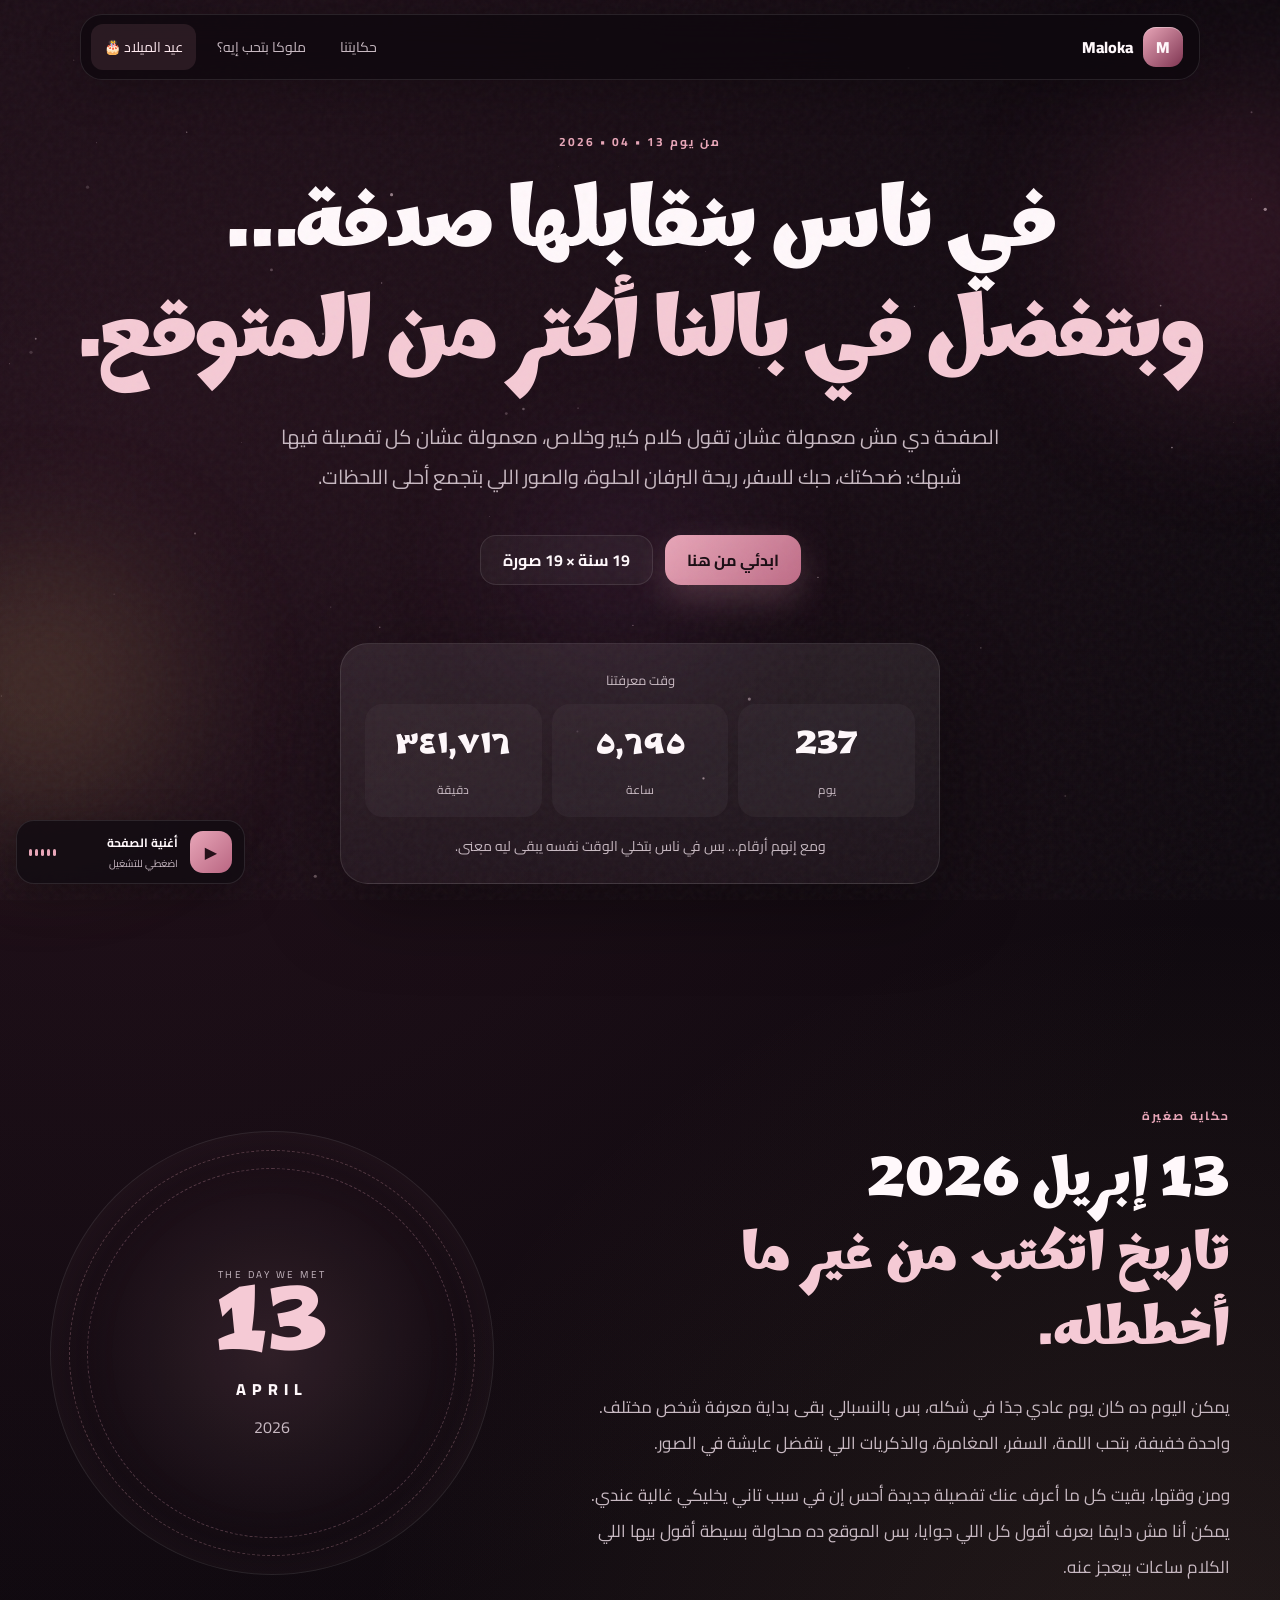
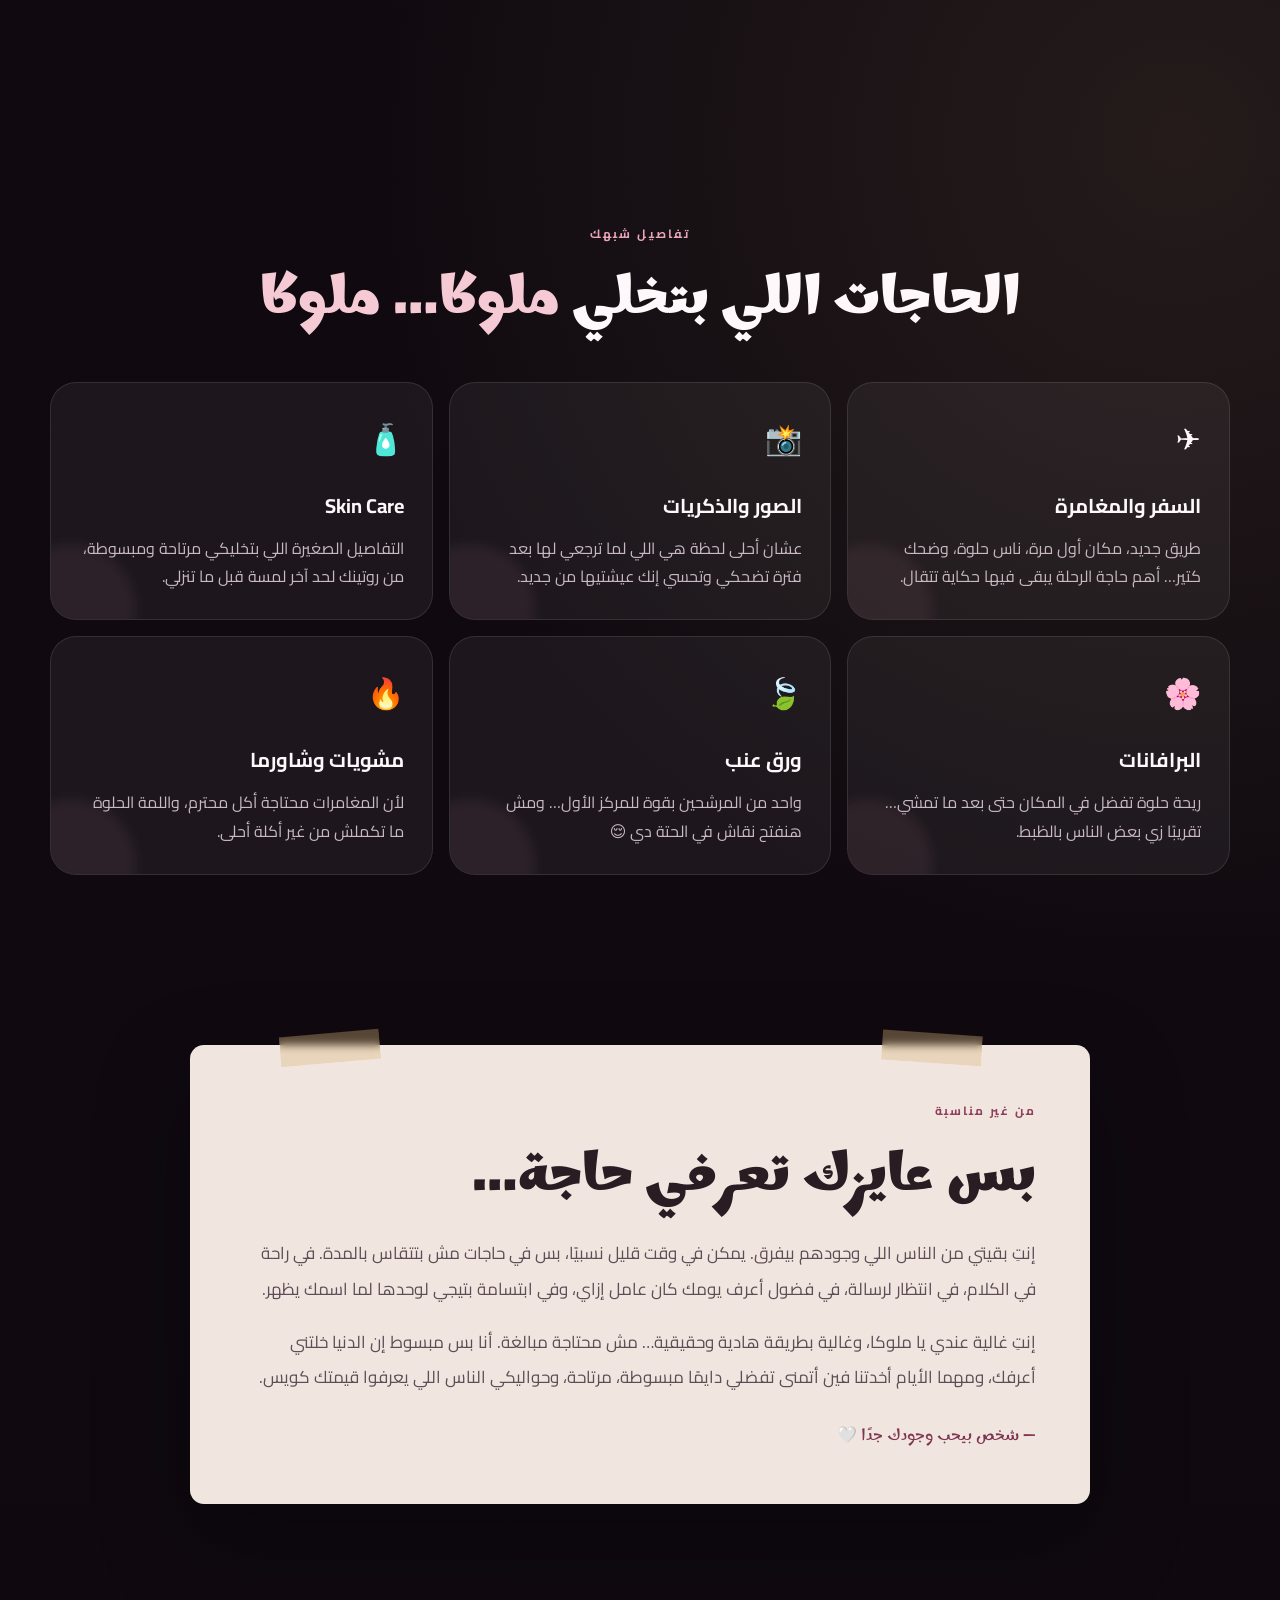
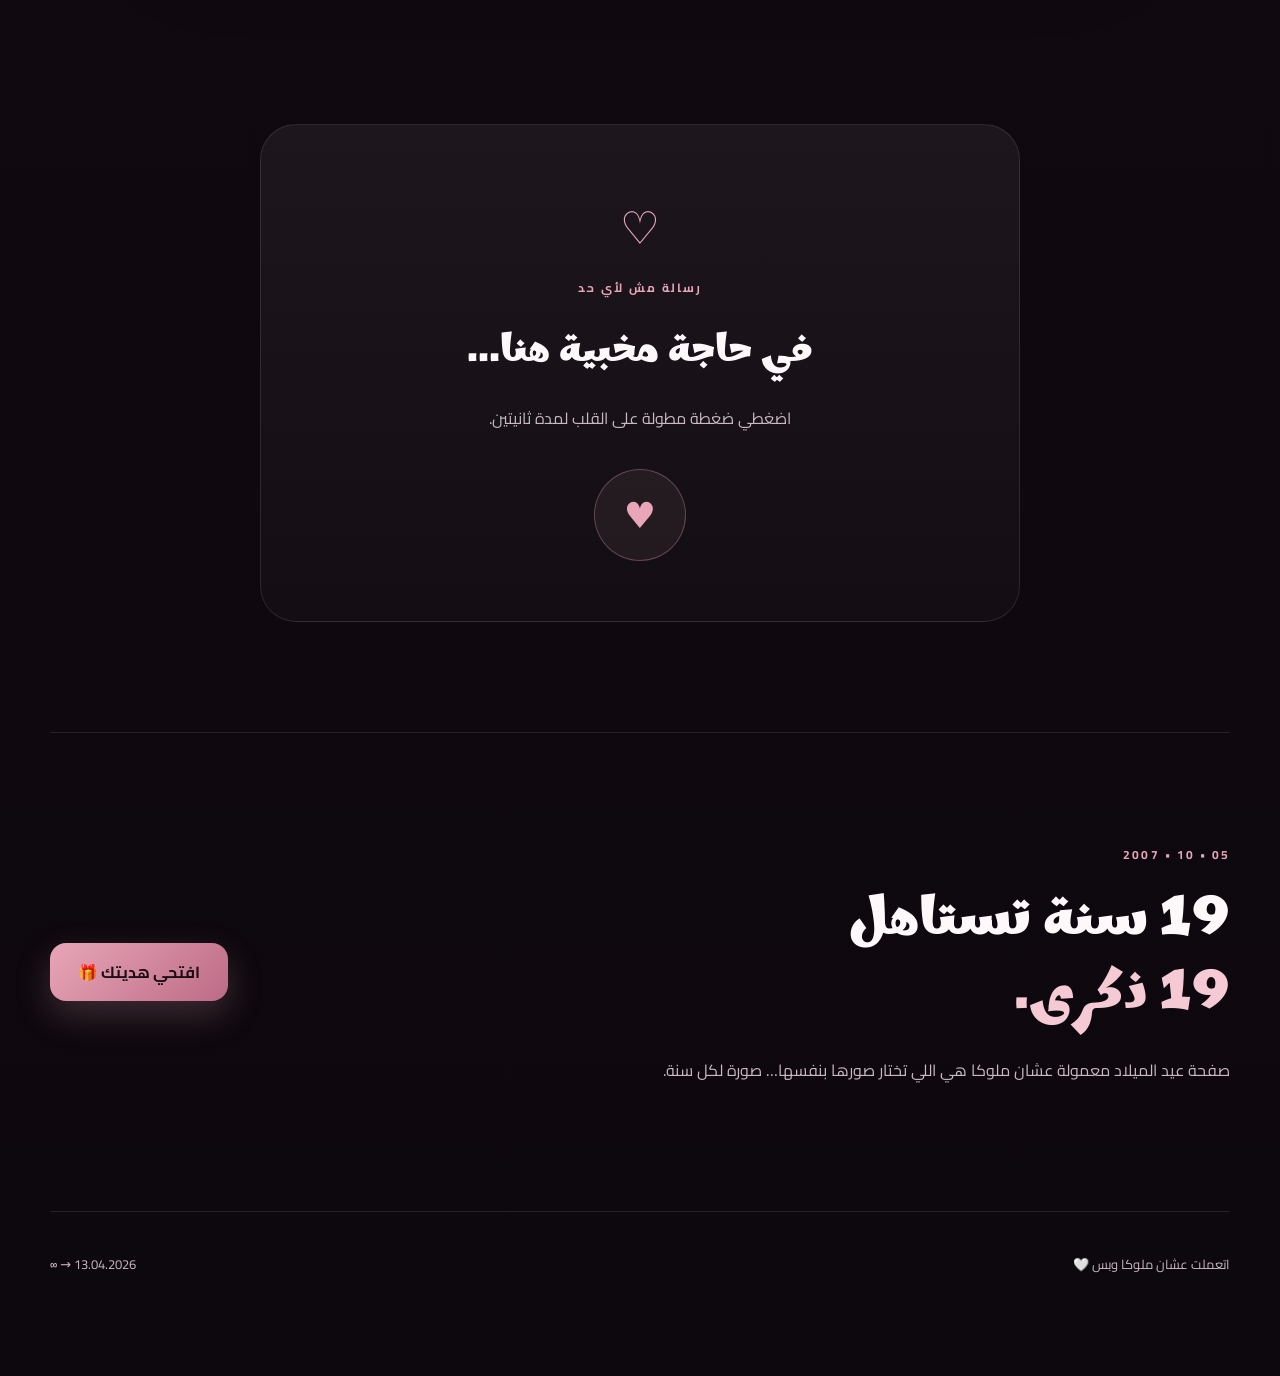
==== index.html @ 487e4d4f "Add files via upload" ====
<!doctype html>
<html lang="ar" dir="rtl">
<head>
  <meta charset="utf-8" />
  <meta name="viewport" content="width=device-width, initial-scale=1, viewport-fit=cover" />
  <meta name="theme-color" content="#120b12" />
  <title>Maloka — حاجة صغيرة ليكي 🤍</title>
  <link rel="preconnect" href="https://fonts.googleapis.com">
  <link rel="preconnect" href="https://fonts.gstatic.com" crossorigin>
  <link href="https://fonts.googleapis.com/css2?family=Cairo:wght@400;500;600;700;800&family=Marhey:wght@400;600&display=swap" rel="stylesheet">
  <link rel="stylesheet" href="styles.css" />
</head>
<body class="page-home">
  <div class="grain"></div>
  <div class="orb orb-1"></div><div class="orb orb-2"></div><div class="orb orb-3"></div>
  <canvas id="sparkles" aria-hidden="true"></canvas>

  <header class="nav">
    <a class="brand" href="index.html">
      <span class="brand-mark">M</span>
      <span>Maloka</span>
    </a>
    <nav>
      <a href="#story">حكايتنا</a>
      <a href="#her">ملوكا بتحب إيه؟</a>
      <a href="birthday.html" class="nav-cta">عيد الميلاد 🎂</a>
    </nav>
  </header>

  <main>
    <section class="hero section">
      <div class="eyebrow reveal">من يوم 13 • 04 • 2026</div>
      <h1 class="reveal delay-1">في ناس بنقابلها صدفة…<br><span>وبتفضل في بالنا أكتر من المتوقع.</span></h1>
      <p class="lead reveal delay-2">
        الصفحة دي مش معمولة عشان تقول كلام كبير وخلاص، معمولة عشان كل تفصيلة فيها شبهك:
        ضحكتك، حبك للسفر، ريحة البرفان الحلوة، والصور اللي بتجمع أحلى اللحظات.
      </p>
      <div class="hero-actions reveal delay-3">
        <a href="#story" class="btn primary">ابدئي من هنا</a>
        <a href="birthday.html" class="btn ghost">19 سنة × 19 صورة</a>
      </div>

      <div class="hero-card reveal delay-4">
        <div class="mini-label">وقت معرفتنا</div>
        <div class="counter-grid">
          <div><strong id="daysKnown">—</strong><span>يوم</span></div>
          <div><strong id="hoursKnown">—</strong><span>ساعة</span></div>
          <div><strong id="minutesKnown">—</strong><span>دقيقة</span></div>
        </div>
        <p>ومع إنهم أرقام… بس في ناس بتخلي الوقت نفسه يبقى ليه معنى.</p>
      </div>
    </section>

    <section id="story" class="section split">
      <div class="section-copy reveal">
        <div class="eyebrow">حكاية صغيرة</div>
        <h2>13 إبريل 2026<br><span>تاريخ اتكتب من غير ما أخططله.</span></h2>
        <p>
          يمكن اليوم ده كان يوم عادي جدًا في شكله، بس بالنسبالي بقى بداية معرفة شخص مختلف.
          واحدة خفيفة، بتحب اللمة، السفر، المغامرة، والذكريات اللي بتفضل عايشة في الصور.
        </p>
        <p>
          ومن وقتها، بقيت كل ما أعرف عنك تفصيلة جديدة أحس إن في سبب تاني يخليكي غالية عندي.
          يمكن أنا مش دايمًا بعرف أقول كل اللي جوايا، بس الموقع ده محاولة بسيطة أقول بيها اللي الكلام ساعات بيعجز عنه.
        </p>
      </div>
      <div class="date-art reveal">
        <span class="small">THE DAY WE MET</span>
        <strong>13</strong>
        <span class="month">APRIL</span>
        <span class="year">2026</span>
      </div>
    </section>

    <section id="her" class="section">
      <div class="section-head reveal">
        <div class="eyebrow">تفاصيل شبهك</div>
        <h2>الحاجات اللي بتخلي <span>ملوكا… ملوكا</span></h2>
      </div>

      <div class="cards-grid">
        <article class="love-card reveal">
          <div class="icon">✈️</div>
          <h3>السفر والمغامرة</h3>
          <p>طريق جديد، مكان أول مرة، ناس حلوة، وضحك كتير… أهم حاجة الرحلة يبقى فيها حكاية تتقال.</p>
        </article>
        <article class="love-card reveal">
          <div class="icon">📸</div>
          <h3>الصور والذكريات</h3>
          <p>عشان أحلى لحظة هي اللي لما ترجعي لها بعد فترة تضحكي وتحسي إنك عيشتيها من جديد.</p>
        </article>
        <article class="love-card reveal">
          <div class="icon">🧴</div>
          <h3>Skin Care</h3>
          <p>التفاصيل الصغيرة اللي بتخليكي مرتاحة ومبسوطة، من روتينك لحد آخر لمسة قبل ما تنزلي.</p>
        </article>
        <article class="love-card reveal">
          <div class="icon">🌸</div>
          <h3>البرافانات</h3>
          <p>ريحة حلوة تفضل في المكان حتى بعد ما تمشي… تقريبًا زي بعض الناس بالظبط.</p>
        </article>
        <article class="love-card reveal">
          <div class="icon">🍃</div>
          <h3>ورق عنب</h3>
          <p>واحد من المرشحين بقوة للمركز الأول… ومش هنفتح نقاش في الحتة دي 😌</p>
        </article>
        <article class="love-card reveal">
          <div class="icon">🔥</div>
          <h3>مشويات وشاورما</h3>
          <p>لأن المغامرات محتاجة أكل محترم، واللمة الحلوة ما تكملش من غير أكلة أحلى.</p>
        </article>
      </div>
    </section>

    <section class="section letter-section">
      <div class="letter-shell reveal">
        <span class="tape tape-a"></span><span class="tape tape-b"></span>
        <div class="eyebrow">من غير مناسبة</div>
        <h2>بس عايزك تعرفي حاجة…</h2>
        <p>
          إنتِ بقيتي من الناس اللي وجودهم بيفرق. يمكن في وقت قليل نسبيًا، بس في حاجات مش بتتقاس بالمدة.
          في راحة في الكلام، في انتظار لرسالة، في فضول أعرف يومك كان عامل إزاي، وفي ابتسامة بتيجي لوحدها لما اسمك يظهر.
        </p>
        <p>
          إنتِ غالية عندي يا ملوكا، وغالية بطريقة هادية وحقيقية… مش محتاجة مبالغة.
          أنا بس مبسوط إن الدنيا خلتني أعرفك، ومهما الأيام أخدتنا فين أتمنى تفضلي دايمًا مبسوطة، مرتاحة،
          وحواليكي الناس اللي يعرفوا قيمتك كويس.
        </p>
        <div class="signature">— شخص بيحب وجودك جدًا 🤍</div>
      </div>
    </section>

    <section class="section secret-section">
      <div class="secret-card reveal" id="secretCard">
        <div class="lock-orbit"></div>
        <div class="secret-icon">♡</div>
        <div class="eyebrow">رسالة مش لأي حد</div>
        <h2>في حاجة مخبية هنا…</h2>
        <p class="hint">اضغطي ضغطة مطولة على القلب لمدة ثانيتين.</p>
        <button id="holdHeart" class="hold-heart" aria-label="اضغطي مطولًا لفتح الرسالة">
          <span>♥</span>
          <i></i>
        </button>
        <div id="secretMessage" class="secret-message" aria-hidden="true">
          <h3>يا ملوكا…</h3>
          <p>
            يمكن أنا كنت بحاول أخلي الموضوع بسيط ومش أقول كل اللي جوايا مرة واحدة،
            بس الحقيقة إنك بقيتي مميزة بالنسبالي أكتر من مجرد صاحبة.
          </p>
          <p>
            أنا معجب بيكي… بطريقتك، بروحك، بتفاصيلك، وبالحضور اللي عندك من غير ما تحاولي.
            ومع الوقت الإعجاب ده بقى إحساس أهدى وأعمق، وبقيت أحب وجودك وأفرح بكلامك وأهتم إنك تكوني كويسة.
          </p>
          <p>
            مش بكتب ده عشان أحطك تحت أي ضغط، ولا مستني منك رد معين.
            أنا بس حبيت تكوني عارفة الحقيقة زي ما هي: <strong>إنتِ غالية عندي جدًا، وأنا بحبك.</strong>
          </p>
          <span class="secret-end">13.04.2026 — ولسه الحكاية بتتكتب.</span>
        </div>
      </div>
    </section>

    <section class="section birthday-tease reveal">
      <div>
        <div class="eyebrow">05 • 10 • 2007</div>
        <h2>19 سنة تستاهل<br><span>19 ذكرى.</span></h2>
        <p>صفحة عيد الميلاد معمولة عشان ملوكا هي اللي تختار صورها بنفسها… صورة لكل سنة.</p>
      </div>
      <a href="birthday.html" class="btn primary big">افتحي هديتك 🎁</a>
    </section>
  </main>

  <div class="music-player" data-audio="main-song.mp3">
    <button class="music-btn" aria-label="تشغيل أو إيقاف الأغنية">▶</button>
    <div class="music-copy">
      <strong>أغنية الصفحة</strong>
      <span>اضغطي للتشغيل</span>
    </div>
    <div class="music-wave"><i></i><i></i><i></i><i></i><i></i></div>
  </div>

  <footer>
    <span>اتعملت عشان ملوكا وبس 🤍</span>
    <span>13.04.2026 → ∞</span>
  </footer>

  <script src="app.js"></script>
</body>
</html>
---- styles.css ----
:root{
  --bg:#0f090f; --bg2:#160d16; --card:rgba(255,255,255,.055);
  --line:rgba(255,255,255,.10); --text:#fff8fb; --muted:#c8b9c2;
  --rose:#e8a6b8; --rose2:#f5cad5; --gold:#d9b47a; --deep:#7f3552;
  --shadow:0 24px 80px rgba(0,0,0,.36);
}
*{box-sizing:border-box}
html{scroll-behavior:smooth}
body{margin:0;background:
radial-gradient(circle at 8% 10%,rgba(127,53,82,.20),transparent 28%),
radial-gradient(circle at 92% 38%,rgba(217,180,122,.10),transparent 27%),
linear-gradient(180deg,var(--bg),#100a10 55%,#0d080d);
color:var(--text);font-family:"Cairo",system-ui,sans-serif;overflow-x:hidden}
a{color:inherit;text-decoration:none}
button,input{font:inherit}
.section{width:min(1180px,calc(100% - 32px));margin:auto;padding:110px 0;position:relative}
.grain{position:fixed;inset:0;pointer-events:none;opacity:.06;z-index:20;background-image:url("data:image/svg+xml,%3Csvg viewBox='0 0 180 180' xmlns='http://www.w3.org/2000/svg'%3E%3Cfilter id='n'%3E%3CfeTurbulence type='fractalNoise' baseFrequency='.9' numOctaves='4' stitchTiles='stitch'/%3E%3C/filter%3E%3Crect width='100%25' height='100%25' filter='url(%23n)' opacity='.65'/%3E%3C/svg%3E")}
.orb{position:fixed;border-radius:50%;filter:blur(70px);opacity:.2;pointer-events:none;z-index:-1}
.orb-1{width:320px;height:320px;background:#9c3d63;top:10%;right:-120px}
.orb-2{width:280px;height:280px;background:#c69962;bottom:8%;left:-100px}
.orb-3{width:220px;height:220px;background:#5f315f;top:50%;left:40%}
#sparkles{position:fixed;inset:0;z-index:-1;pointer-events:none}
.nav{position:fixed;top:14px;right:50%;transform:translateX(50%);z-index:50;width:min(1120px,calc(100% - 24px));height:66px;display:flex;align-items:center;justify-content:space-between;padding:0 16px 0 10px;border:1px solid var(--line);background:rgba(13,8,13,.72);backdrop-filter:blur(18px);border-radius:22px;box-shadow:0 12px 45px rgba(0,0,0,.2)}
.brand{display:flex;align-items:center;gap:10px;font-weight:800}
.brand-mark{width:40px;height:40px;border-radius:13px;display:grid;place-items:center;background:linear-gradient(135deg,var(--rose),var(--deep));box-shadow:inset 0 1px rgba(255,255,255,.35)}
.nav nav{display:flex;gap:8px;align-items:center}
.nav nav a{padding:10px 13px;color:var(--muted);font-size:14px;border-radius:12px;transition:.25s}
.nav nav a:hover{color:white;background:rgba(255,255,255,.06)}
.nav .nav-cta{background:rgba(232,166,184,.11);color:#ffeaf0}
.hero{min-height:100svh;display:flex;flex-direction:column;justify-content:center;padding-top:130px;text-align:center;align-items:center}
.eyebrow{font-size:12px;letter-spacing:.17em;text-transform:uppercase;color:var(--rose);font-weight:700;margin-bottom:18px}
.hero h1,.birthday-hero h1{font-family:"Marhey","Cairo";font-size:clamp(42px,7vw,88px);line-height:1.25;margin:0;letter-spacing:-.04em}
.hero h1 span,.birthday-hero h1 span,h2 span{color:var(--rose2)}
.lead{max-width:760px;color:var(--muted);font-size:clamp(16px,2vw,20px);line-height:2;margin:26px auto}
.hero-actions{display:flex;gap:12px;flex-wrap:wrap;justify-content:center;margin-top:12px}
.btn{display:inline-flex;align-items:center;justify-content:center;min-height:50px;padding:0 22px;border-radius:16px;border:1px solid var(--line);font-weight:700;transition:.25s}
.btn:hover{transform:translateY(-3px)}
.btn.primary{background:linear-gradient(135deg,var(--rose),#bd6b86);color:#1a0d13;border:0;box-shadow:0 14px 35px rgba(232,166,184,.22)}
.btn.ghost{background:rgba(255,255,255,.04)}
.btn.big{min-height:58px;padding:0 28px}
.hero-card{margin-top:58px;width:min(600px,100%);background:linear-gradient(180deg,rgba(255,255,255,.08),rgba(255,255,255,.035));border:1px solid var(--line);border-radius:28px;padding:24px;box-shadow:var(--shadow)}
.mini-label{color:var(--muted);font-size:13px;margin-bottom:12px}
.counter-grid{display:grid;grid-template-columns:repeat(3,1fr);gap:10px}
.counter-grid div{padding:14px;border-radius:18px;background:rgba(255,255,255,.035)}
.counter-grid strong{display:block;font-size:32px;font-family:"Marhey"}
.counter-grid span{font-size:12px;color:var(--muted)}
.hero-card p{margin:16px 0 0;color:var(--muted);font-size:14px}
.split{display:grid;grid-template-columns:1.2fr .8fr;gap:70px;align-items:center}
.section-copy h2,.section-head h2,.letter-shell h2,.wish-card h2,.birthday-tease h2,.final-wish h2{font-family:"Marhey";font-size:clamp(32px,4.3vw,58px);line-height:1.35;margin:0 0 22px}
.section-copy p,.letter-shell p,.wish-card p{color:var(--muted);line-height:2.1;font-size:17px}
.date-art{aspect-ratio:1/1;border-radius:50%;border:1px solid var(--line);display:flex;flex-direction:column;align-items:center;justify-content:center;position:relative;background:radial-gradient(circle,rgba(232,166,184,.13),transparent 64%);box-shadow:inset 0 0 80px rgba(232,166,184,.06)}
.date-art:before,.date-art:after{content:"";position:absolute;border-radius:50%;border:1px dashed rgba(232,166,184,.28)}
.date-art:before{inset:18px}.date-art:after{inset:36px}
.date-art .small{font-size:10px;letter-spacing:.25em;color:var(--muted)}
.date-art strong{font-size:90px;line-height:1;font-family:"Marhey";color:var(--rose2)}
.date-art .month{letter-spacing:.38em;font-weight:800}.date-art .year{color:var(--muted);margin-top:8px}
.section-head{text-align:center;max-width:760px;margin:0 auto 44px}
.section-head p{color:var(--muted);line-height:1.9}
.cards-grid{display:grid;grid-template-columns:repeat(3,1fr);gap:16px}
.love-card{padding:28px;border:1px solid var(--line);border-radius:26px;background:var(--card);min-height:220px;transition:.3s;position:relative;overflow:hidden}
.love-card:after{content:"";position:absolute;width:130px;height:130px;border-radius:50%;background:rgba(232,166,184,.07);bottom:-55px;left:-45px;filter:blur(6px)}
.love-card:hover{transform:translateY(-6px);border-color:rgba(232,166,184,.25);background:rgba(255,255,255,.07)}
.love-card .icon{font-size:30px;margin-bottom:20px}.love-card h3{font-size:20px;margin:0 0 10px}.love-card p{color:var(--muted);line-height:1.8;margin:0}
.letter-section{padding-top:60px}
.letter-shell{max-width:900px;margin:auto;padding:54px;border-radius:14px;background:#f0e6df;color:#2d2027;box-shadow:0 35px 90px rgba(0,0,0,.35);transform:rotate(-.6deg);position:relative}
.letter-shell .eyebrow{color:#8f3f5b}.letter-shell p{color:#5e4d56}.letter-shell h2{color:#2a1c23}
.tape{position:absolute;width:100px;height:30px;background:rgba(217,180,122,.35);top:-12px;backdrop-filter:blur(4px)}
.tape-a{right:12%;transform:rotate(4deg)}.tape-b{left:10%;transform:rotate(-5deg)}
.signature{margin-top:26px;font-family:"Marhey";color:#7f3552}
.secret-section{display:grid;place-items:center}
.secret-card{width:min(760px,100%);text-align:center;padding:60px 28px;border-radius:36px;border:1px solid var(--line);background:linear-gradient(180deg,rgba(255,255,255,.06),rgba(255,255,255,.025));position:relative;overflow:hidden}
.secret-icon{font-size:45px;color:var(--rose);margin-bottom:6px}.secret-card h2{font-family:"Marhey";font-size:40px;margin:0 0 10px}.hint{color:var(--muted)}
.hold-heart{width:92px;height:92px;border-radius:50%;border:1px solid rgba(232,166,184,.32);background:rgba(232,166,184,.07);color:var(--rose);font-size:36px;margin-top:20px;position:relative;cursor:pointer;overflow:hidden}
.hold-heart span{position:relative;z-index:2}.hold-heart i{position:absolute;inset:auto 0 0;height:0;background:linear-gradient(var(--rose),#c86a88);transition:height 2s linear}
.hold-heart.holding i{height:100%}
.secret-message{max-height:0;overflow:hidden;opacity:0;transform:translateY(20px);transition:1s ease;margin:auto}
.secret-message.open{max-height:800px;opacity:1;transform:none;margin-top:35px}
.secret-message h3{font-family:"Marhey";font-size:30px}.secret-message p{line-height:2;color:var(--muted);text-align:right}
.secret-message strong{color:var(--rose2)}.secret-end{display:block;margin-top:20px;color:var(--rose);font-size:13px}
.birthday-tease{display:flex;align-items:center;justify-content:space-between;gap:30px;border-top:1px solid var(--line)}
.birthday-tease p{color:var(--muted);max-width:650px;line-height:1.9}
.music-player{position:fixed;bottom:16px;left:16px;z-index:60;display:flex;align-items:center;gap:12px;padding:10px 12px;border-radius:18px;border:1px solid var(--line);background:rgba(18,11,18,.82);backdrop-filter:blur(18px);box-shadow:0 12px 40px rgba(0,0,0,.3)}
.music-btn{width:42px;height:42px;border:0;border-radius:13px;background:linear-gradient(135deg,var(--rose),#b96682);color:#251019;cursor:pointer;font-weight:900}
.music-copy{display:flex;flex-direction:column;min-width:110px}.music-copy strong{font-size:12px}.music-copy span{font-size:10px;color:var(--muted)}
.music-wave{display:flex;align-items:center;gap:3px;height:28px}.music-wave i{display:block;width:3px;height:7px;background:var(--rose);border-radius:5px}
.music-player.playing .music-wave i{animation:wave .7s ease-in-out infinite alternate}
.music-player.playing .music-wave i:nth-child(2){animation-delay:.2s}.music-player.playing .music-wave i:nth-child(3){animation-delay:.35s}.music-player.playing .music-wave i:nth-child(4){animation-delay:.1s}.music-player.playing .music-wave i:nth-child(5){animation-delay:.28s}
@keyframes wave{to{height:26px}}
footer{width:min(1180px,calc(100% - 32px));margin:auto;padding:40px 0 100px;border-top:1px solid var(--line);display:flex;justify-content:space-between;color:var(--muted);font-size:13px}

/* Birthday page */
.birthday-hero{min-height:100svh;text-align:center;display:flex;flex-direction:column;align-items:center;justify-content:center;padding-top:130px}
.birthday-kicker{padding:8px 14px;border-radius:999px;background:rgba(232,166,184,.08);border:1px solid rgba(232,166,184,.18);color:var(--rose);font-size:12px;letter-spacing:.2em;margin-bottom:22px}
.age-ring{width:210px;height:210px;position:relative;margin:22px 0}
.age-ring svg{width:100%;height:100%;transform:rotate(-90deg)}
.ring-bg,.ring-fg{fill:none;stroke-width:5}.ring-bg{stroke:rgba(255,255,255,.07)}.ring-fg{stroke:var(--rose);stroke-dasharray:578;stroke-dashoffset:22;stroke-linecap:round;filter:drop-shadow(0 0 10px rgba(232,166,184,.35))}
.age-center{position:absolute;inset:0;display:grid;place-content:center}.age-center strong{font-family:"Marhey";font-size:60px;line-height:1}.age-center span{color:var(--muted)}
.countdown{display:grid;grid-template-columns:repeat(4,1fr);gap:10px;width:min(700px,100%)}
.countdown div{padding:16px;border:1px solid var(--line);background:rgba(255,255,255,.035);border-radius:18px}
.countdown strong{font-size:30px;display:block}.countdown span{font-size:11px;color:var(--muted)}
.wish-card-wrap{padding-top:50px}.wish-card{max-width:900px;margin:auto;text-align:center;padding:48px;border:1px solid var(--line);background:linear-gradient(180deg,rgba(232,166,184,.08),rgba(255,255,255,.02));border-radius:34px}
.wish-card .big-wish{font-family:"Marhey";font-size:24px;color:var(--rose2);margin-top:28px}
.upload-status{display:grid;grid-template-columns:auto 1fr auto;align-items:center;gap:18px;padding:16px 18px;border:1px solid var(--line);border-radius:20px;background:rgba(255,255,255,.03);margin-bottom:24px}
.upload-status strong{font-size:24px;color:var(--rose2)}.upload-status span{font-size:12px;color:var(--muted)}
.progress{height:7px;background:rgba(255,255,255,.06);border-radius:99px;overflow:hidden}.progress i{display:block;height:100%;width:0;background:linear-gradient(90deg,var(--deep),var(--rose));transition:.4s}
.text-btn{border:0;background:transparent;color:var(--rose);cursor:pointer;font-size:12px}
.photo-grid{display:grid;grid-template-columns:repeat(3,1fr);gap:16px}
.photo-slot{aspect-ratio:4/5;border:1px dashed rgba(232,166,184,.28);border-radius:26px;overflow:hidden;position:relative;background:rgba(255,255,255,.025);transition:.3s}
.photo-slot:hover{transform:translateY(-4px);border-color:rgba(232,166,184,.55)}
.photo-slot img{width:100%;height:100%;object-fit:cover;display:block}
.photo-slot .empty{position:absolute;inset:0;display:grid;place-content:center;text-align:center;padding:20px;cursor:pointer}
.photo-slot .num{font-family:"Marhey";font-size:56px;color:rgba(232,166,184,.25);line-height:1}
.photo-slot .empty strong{font-size:13px}.photo-slot .empty small{color:var(--muted);margin-top:4px}
.photo-slot input{display:none}
.photo-slot .photo-actions{position:absolute;bottom:10px;right:10px;left:10px;display:flex;justify-content:space-between;gap:8px;opacity:0;transition:.2s}
.photo-slot.has-photo .photo-actions{opacity:1}
.photo-slot .photo-actions button,.photo-slot .photo-actions label{flex:1;min-height:38px;border:1px solid rgba(255,255,255,.18);background:rgba(11,8,11,.75);color:white;border-radius:12px;display:grid;place-items:center;font-size:11px;cursor:pointer;backdrop-filter:blur(8px)}
.photo-slot .year-badge{position:absolute;top:12px;right:12px;padding:6px 9px;border-radius:99px;background:rgba(10,7,10,.7);backdrop-filter:blur(8px);font-size:10px}
.reasons-grid{display:grid;grid-template-columns:repeat(3,1fr);gap:12px}
.reasons-grid span{padding:18px;border:1px solid var(--line);border-radius:18px;background:rgba(255,255,255,.025);color:#e9dde4}
.reasons-grid .last-reason{grid-column:1/-1;text-align:center;color:var(--rose2);font-family:"Marhey";font-size:20px}
.final-wish{text-align:center;border-top:1px solid var(--line)}.confetti-line{color:var(--rose);letter-spacing:.5em;margin-bottom:18px}

/* Reveals */
.reveal{opacity:0;transform:translateY(24px);transition:opacity .8s ease,transform .8s ease}.reveal.visible{opacity:1;transform:none}
.delay-1{transition-delay:.1s}.delay-2{transition-delay:.2s}.delay-3{transition-delay:.3s}.delay-4{transition-delay:.4s}

@media (max-width:850px){
  .section{padding:80px 0}
  .nav nav a:not(.nav-cta):not(:last-child){display:none}
  .split{grid-template-columns:1fr;gap:35px}
  .date-art{width:min(420px,90%);margin:auto}
  .cards-grid,.photo-grid,.reasons-grid{grid-template-columns:repeat(2,1fr)}
  .birthday-tease{flex-direction:column;align-items:flex-start}
  .letter-shell{padding:40px 24px}
}
@media (max-width:560px){
  .nav{height:60px}.brand-mark{width:36px;height:36px}.nav nav a{font-size:12px;padding:9px}
  .hero h1,.birthday-hero h1{font-size:40px}
  .lead{font-size:15px}
  .counter-grid strong{font-size:24px}
  .cards-grid{grid-template-columns:1fr}
  .photo-grid{grid-template-columns:repeat(2,1fr);gap:10px}
  .photo-slot{border-radius:19px}
  .reasons-grid{grid-template-columns:1fr}
  .countdown{grid-template-columns:repeat(2,1fr)}
  .upload-status{grid-template-columns:1fr auto}.upload-status .progress{grid-column:1/-1;grid-row:2}
  .music-player{right:12px;left:12px;bottom:10px}.music-copy{flex:1}
  footer{padding-bottom:115px;gap:15px;flex-direction:column}
}
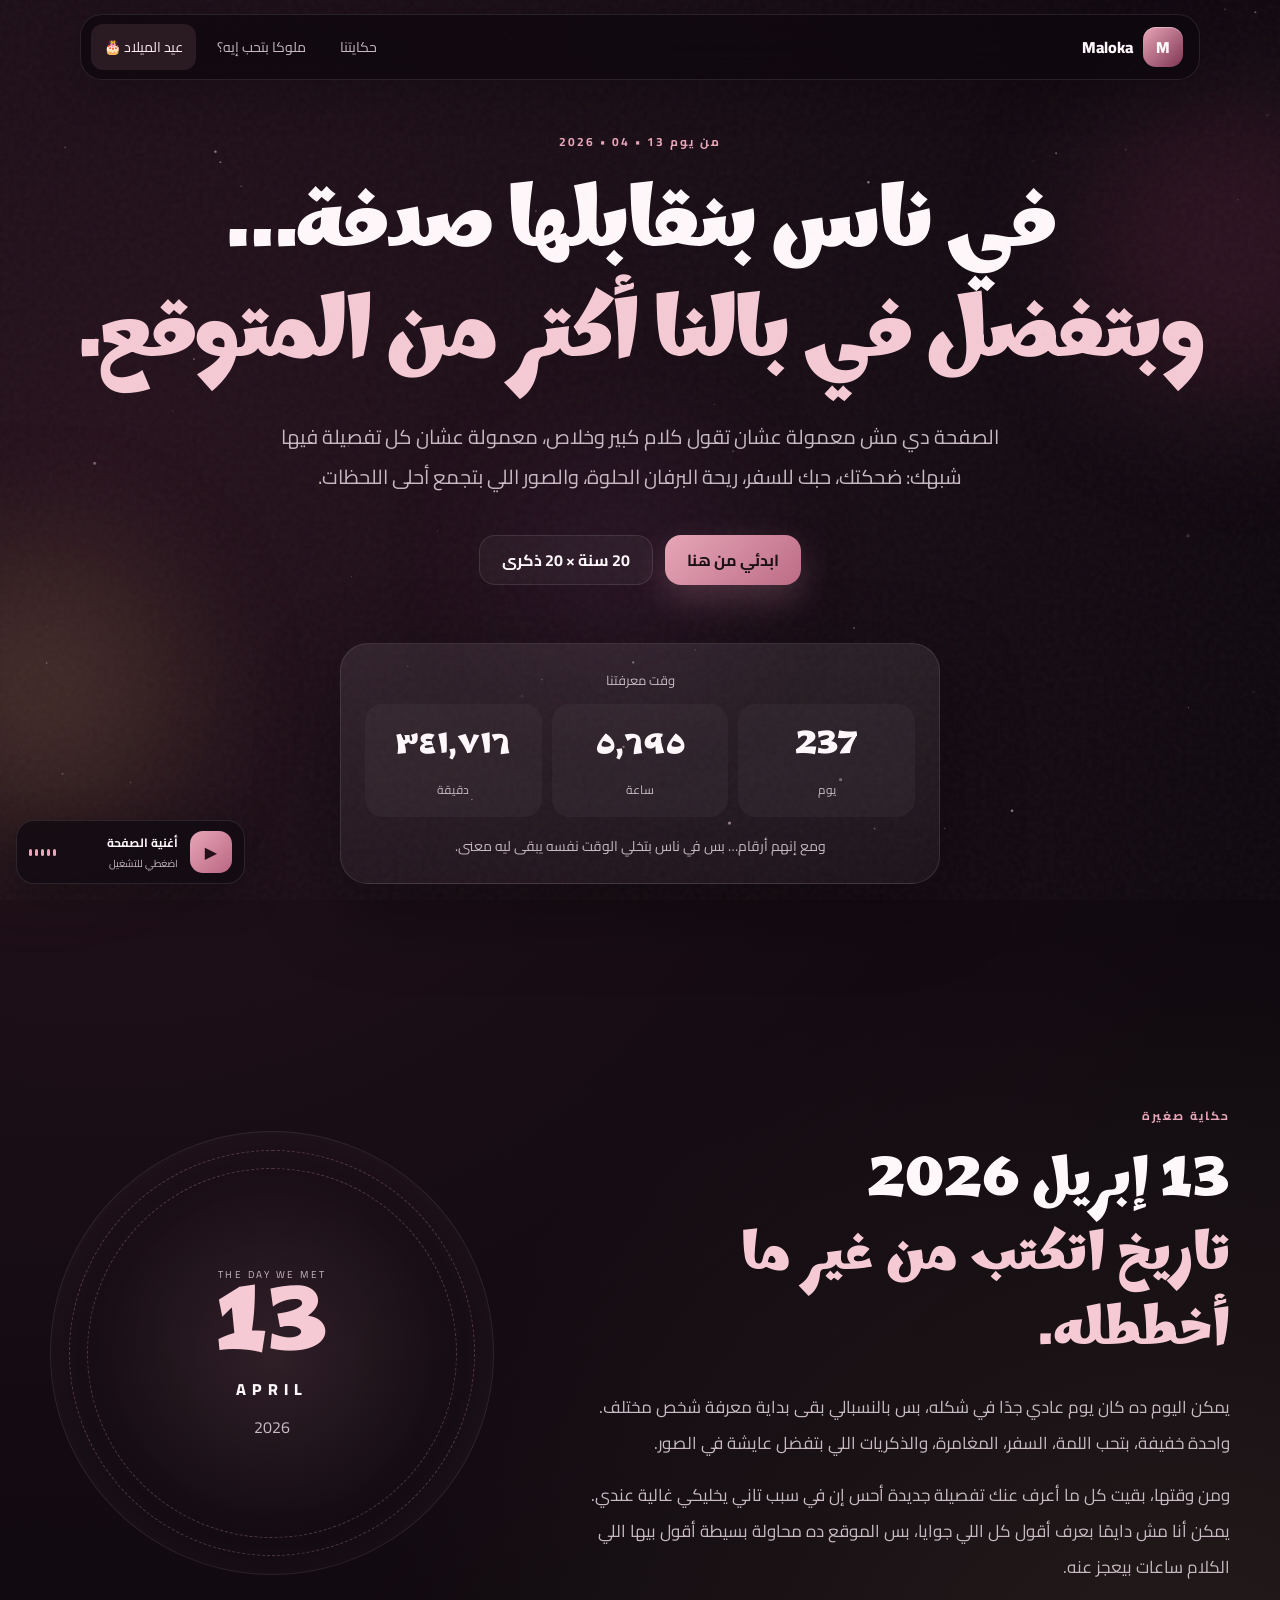
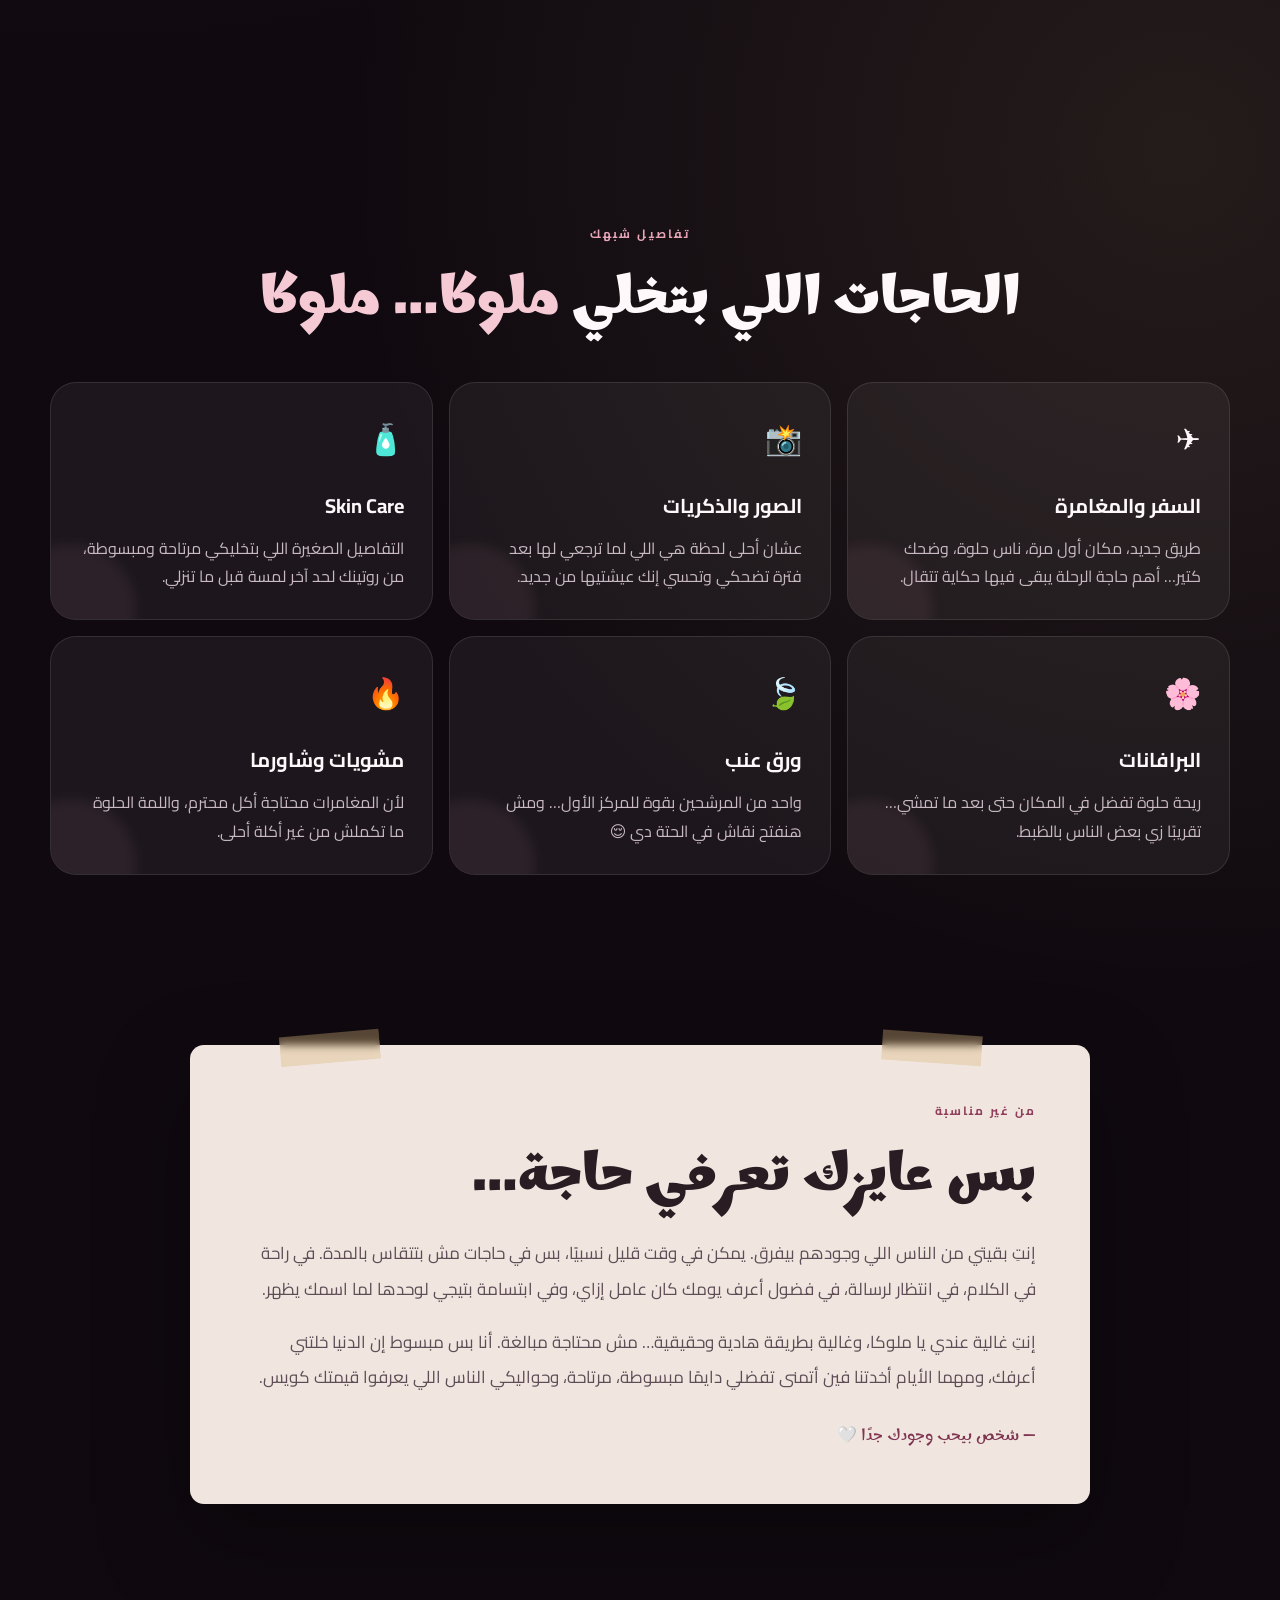
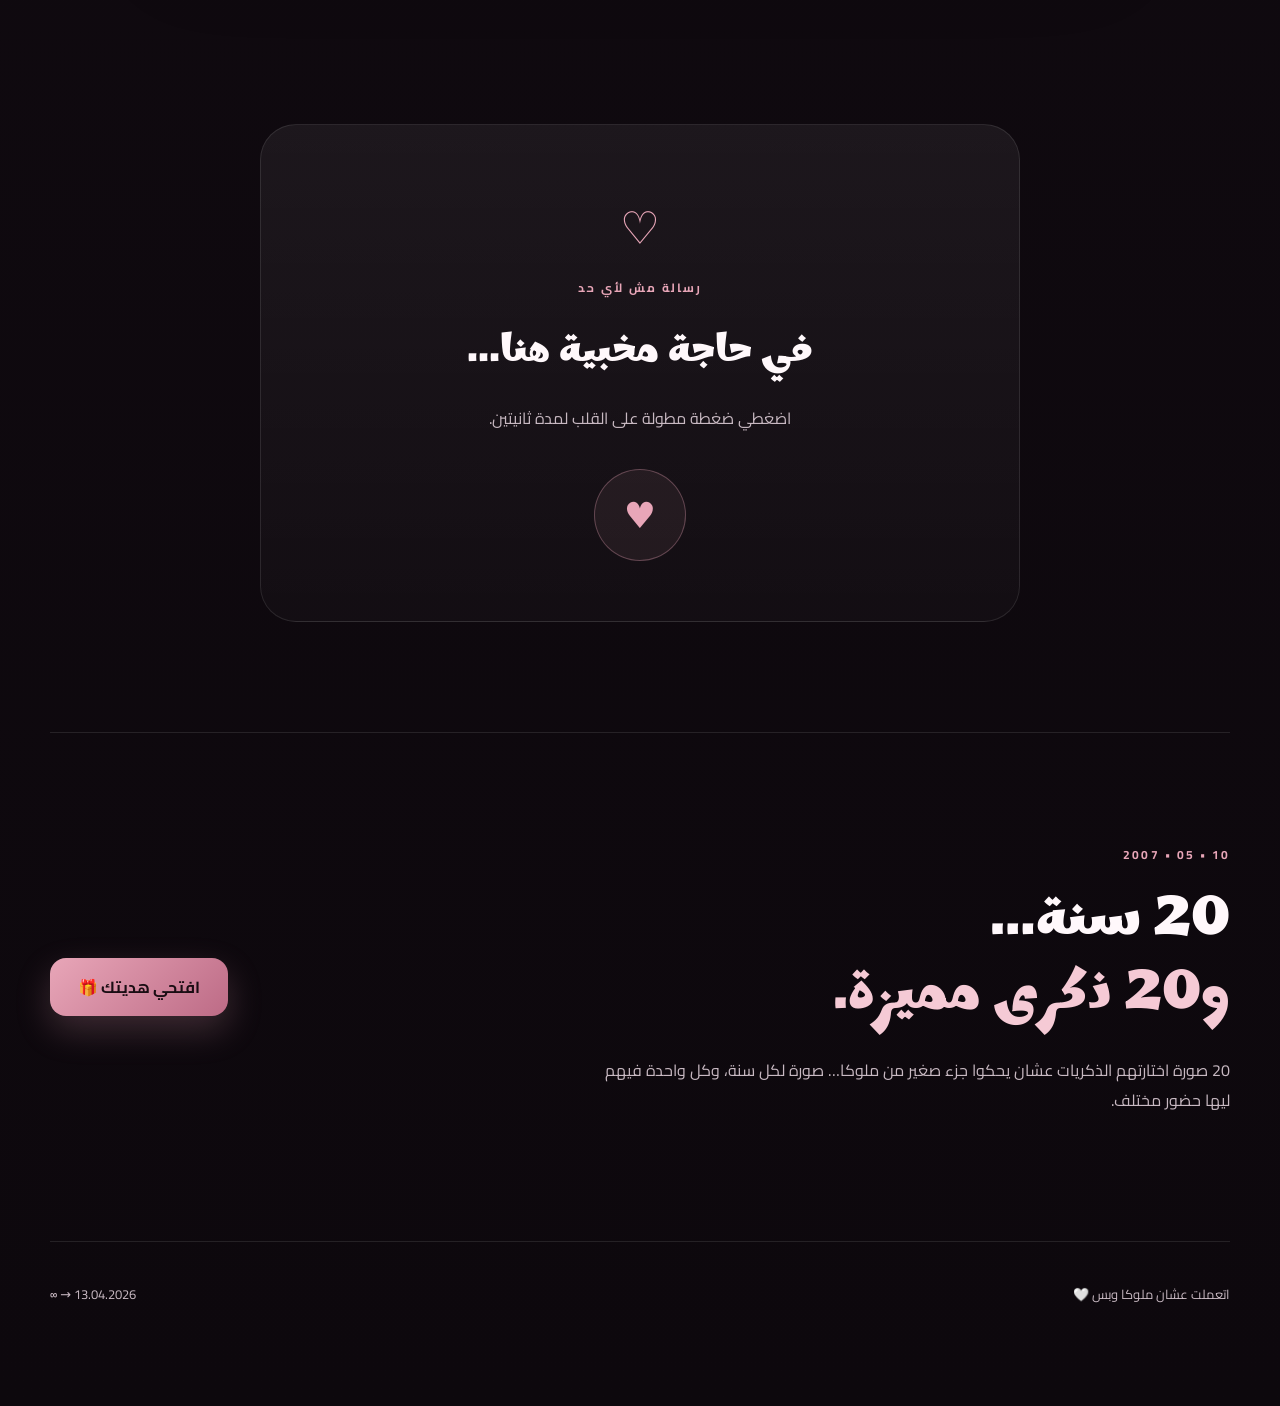
==== commit 0c6fd7ee: "Add files via upload" ====
--- a/index.html
+++ b/index.html
@@ -37,7 +37,7 @@
       </p>
       <div class="hero-actions reveal delay-3">
         <a href="#story" class="btn primary">ابدئي من هنا</a>
-        <a href="birthday.html" class="btn ghost">19 سنة × 19 صورة</a>
+        <a href="birthday.html" class="btn ghost">20 سنة × 20 ذكرى</a>
       </div>
 
       <div class="hero-card reveal delay-4">
@@ -162,9 +162,9 @@
 
     <section class="section birthday-tease reveal">
       <div>
-        <div class="eyebrow">05 • 10 • 2007</div>
-        <h2>19 سنة تستاهل<br><span>19 ذكرى.</span></h2>
-        <p>صفحة عيد الميلاد معمولة عشان ملوكا هي اللي تختار صورها بنفسها… صورة لكل سنة.</p>
+        <div class="eyebrow">10 • 05 • 2007</div>
+        <h2>20 سنة…<br><span>و20 ذكرى مميزة.</span></h2>
+        <p>20 صورة اختارتهم الذكريات عشان يحكوا جزء صغير من ملوكا… صورة لكل سنة، وكل واحدة فيهم ليها حضور مختلف.</p>
       </div>
       <a href="birthday.html" class="btn primary big">افتحي هديتك 🎁</a>
     </section>
--- a/styles.css
+++ b/styles.css
@@ -148,3 +148,57 @@
   .music-player{right:12px;left:12px;bottom:10px}.music-copy{flex:1}
   footer{padding-bottom:115px;gap:15px;flex-direction:column}
 }
+
+
+/* ===== Maloka 20th Birthday / cinematic gallery ===== */
+.birthday-cinematic{isolation:isolate;overflow:visible}
+.birthday-cinematic .lead strong{color:var(--rose2)}
+.floating-photos{position:absolute;inset:90px 0 0;pointer-events:none;z-index:-1}
+.float-photo{position:absolute;margin:0;width:150px;aspect-ratio:3/4;padding:7px;background:rgba(255,255,255,.06);border:1px solid rgba(255,255,255,.12);border-radius:24px;box-shadow:0 30px 80px rgba(0,0,0,.38);overflow:hidden;opacity:.42;filter:saturate(.85)}
+.float-photo img{width:100%;height:100%;object-fit:cover;border-radius:18px}
+.fp-1{right:1%;top:12%;transform:rotate(7deg)}
+.fp-2{left:2%;top:20%;transform:rotate(-8deg)}
+.fp-3{left:12%;bottom:8%;width:120px;transform:rotate(5deg);opacity:.28}
+.countdown-label{margin-top:12px;color:var(--muted);font-size:12px;letter-spacing:.04em}
+.memories-section{padding-top:70px}
+.memory-intro-line{display:flex;align-items:center;gap:14px;color:var(--muted);margin:0 auto 28px;max-width:900px;font-size:12px;letter-spacing:.08em}
+.memory-intro-line i{height:1px;background:var(--line);flex:1}
+.memory-intro-line b{color:var(--rose2);font-weight:600}
+.cinema-grid{display:grid;grid-template-columns:repeat(4,1fr);gap:15px;grid-auto-flow:dense}
+.memory-card{appearance:none;border:0;padding:0;margin:0;position:relative;aspect-ratio:3/4;border-radius:28px;overflow:hidden;background:#160d16;cursor:pointer;text-align:right;box-shadow:0 20px 55px rgba(0,0,0,.22);transform-origin:center;transition:transform .35s ease,box-shadow .35s ease}
+.memory-card.featured{grid-row:span 2;aspect-ratio:auto;min-height:620px}
+.memory-card img{width:100%;height:100%;object-fit:cover;display:block;transition:transform .7s cubic-bezier(.2,.7,.2,1),filter .35s ease}
+.memory-card:hover{transform:translateY(-7px) rotate(.35deg);box-shadow:0 35px 80px rgba(0,0,0,.42)}
+.memory-card:hover img{transform:scale(1.055);filter:saturate(1.05)}
+.memory-shade{position:absolute;inset:0;background:linear-gradient(180deg,transparent 48%,rgba(10,6,10,.88) 100%);pointer-events:none}
+.memory-no{position:absolute;top:13px;left:13px;min-width:43px;height:43px;padding:0 9px;display:grid;place-items:center;border-radius:14px;background:rgba(12,8,12,.56);border:1px solid rgba(255,255,255,.15);backdrop-filter:blur(12px);color:white;font-family:"Marhey";font-size:15px}
+.memory-caption{position:absolute;right:18px;bottom:16px;color:white;font-weight:700;font-size:15px;text-shadow:0 2px 20px #000}
+.memory-caption small{display:block;font-weight:400;color:#e5d9df;font-size:10px;margin-top:2px}
+.reasons-20 span:last-child{grid-column:1/-1;text-align:center;color:var(--rose2);font-family:"Marhey";font-size:20px}
+.future-card{position:relative;display:grid;grid-template-columns:240px 1fr;gap:42px;align-items:center;padding:48px;border:1px solid var(--line);border-radius:36px;background:linear-gradient(135deg,rgba(232,166,184,.09),rgba(255,255,255,.025));overflow:hidden}
+.future-number{font-family:"Marhey";font-size:170px;line-height:.9;color:rgba(232,166,184,.18);text-align:center}
+.future-card h2{font-family:"Marhey";font-size:clamp(30px,4vw,50px);margin:0 0 18px}
+.future-card p{color:var(--muted);line-height:2;margin:0}
+.lightbox{position:fixed;inset:0;z-index:200;background:rgba(5,3,5,.94);backdrop-filter:blur(18px);display:flex;align-items:center;justify-content:center;opacity:0;visibility:hidden;transition:.3s;padding:24px}
+.lightbox.open{opacity:1;visibility:visible}
+.lightbox img{max-width:min(760px,82vw);max-height:88vh;object-fit:contain;border-radius:24px;box-shadow:0 35px 120px rgba(0,0,0,.65)}
+.lightbox-close,.lightbox-nav{position:absolute;border:1px solid rgba(255,255,255,.16);background:rgba(255,255,255,.07);color:white;backdrop-filter:blur(12px);cursor:pointer;display:grid;place-items:center}
+.lightbox-close{top:20px;right:20px;width:48px;height:48px;border-radius:16px;font-size:28px}
+.lightbox-nav{top:50%;transform:translateY(-50%);width:52px;height:72px;border-radius:18px;font-size:40px}
+.lightbox-nav.prev{right:20px}.lightbox-nav.next{left:20px}
+.lightbox-index{position:absolute;bottom:20px;right:50%;transform:translateX(50%);padding:8px 14px;border-radius:999px;background:rgba(255,255,255,.07);border:1px solid rgba(255,255,255,.12);font-size:12px;letter-spacing:.16em;color:#f8e7ee}
+body.lightbox-open{overflow:hidden}
+@media (max-width:1000px){
+  .cinema-grid{grid-template-columns:repeat(3,1fr)}
+  .memory-card.featured{min-height:540px}
+}
+@media (max-width:760px){
+  .floating-photos{opacity:.45}.fp-1{right:-35px}.fp-2{left:-42px}.fp-3{display:none}
+  .cinema-grid{grid-template-columns:repeat(2,1fr);gap:10px}
+  .memory-card,.memory-card.featured{aspect-ratio:3/4;min-height:0;grid-row:auto;border-radius:20px}
+  .future-card{grid-template-columns:1fr;padding:34px 24px;gap:10px}
+  .future-number{font-size:105px;text-align:right}
+  .lightbox{padding:12px}.lightbox img{max-width:94vw;max-height:82vh;border-radius:18px}
+  .lightbox-nav{width:44px;height:58px;top:auto;bottom:18px;transform:none}
+  .lightbox-nav.prev{right:18px}.lightbox-nav.next{left:18px}
+}
